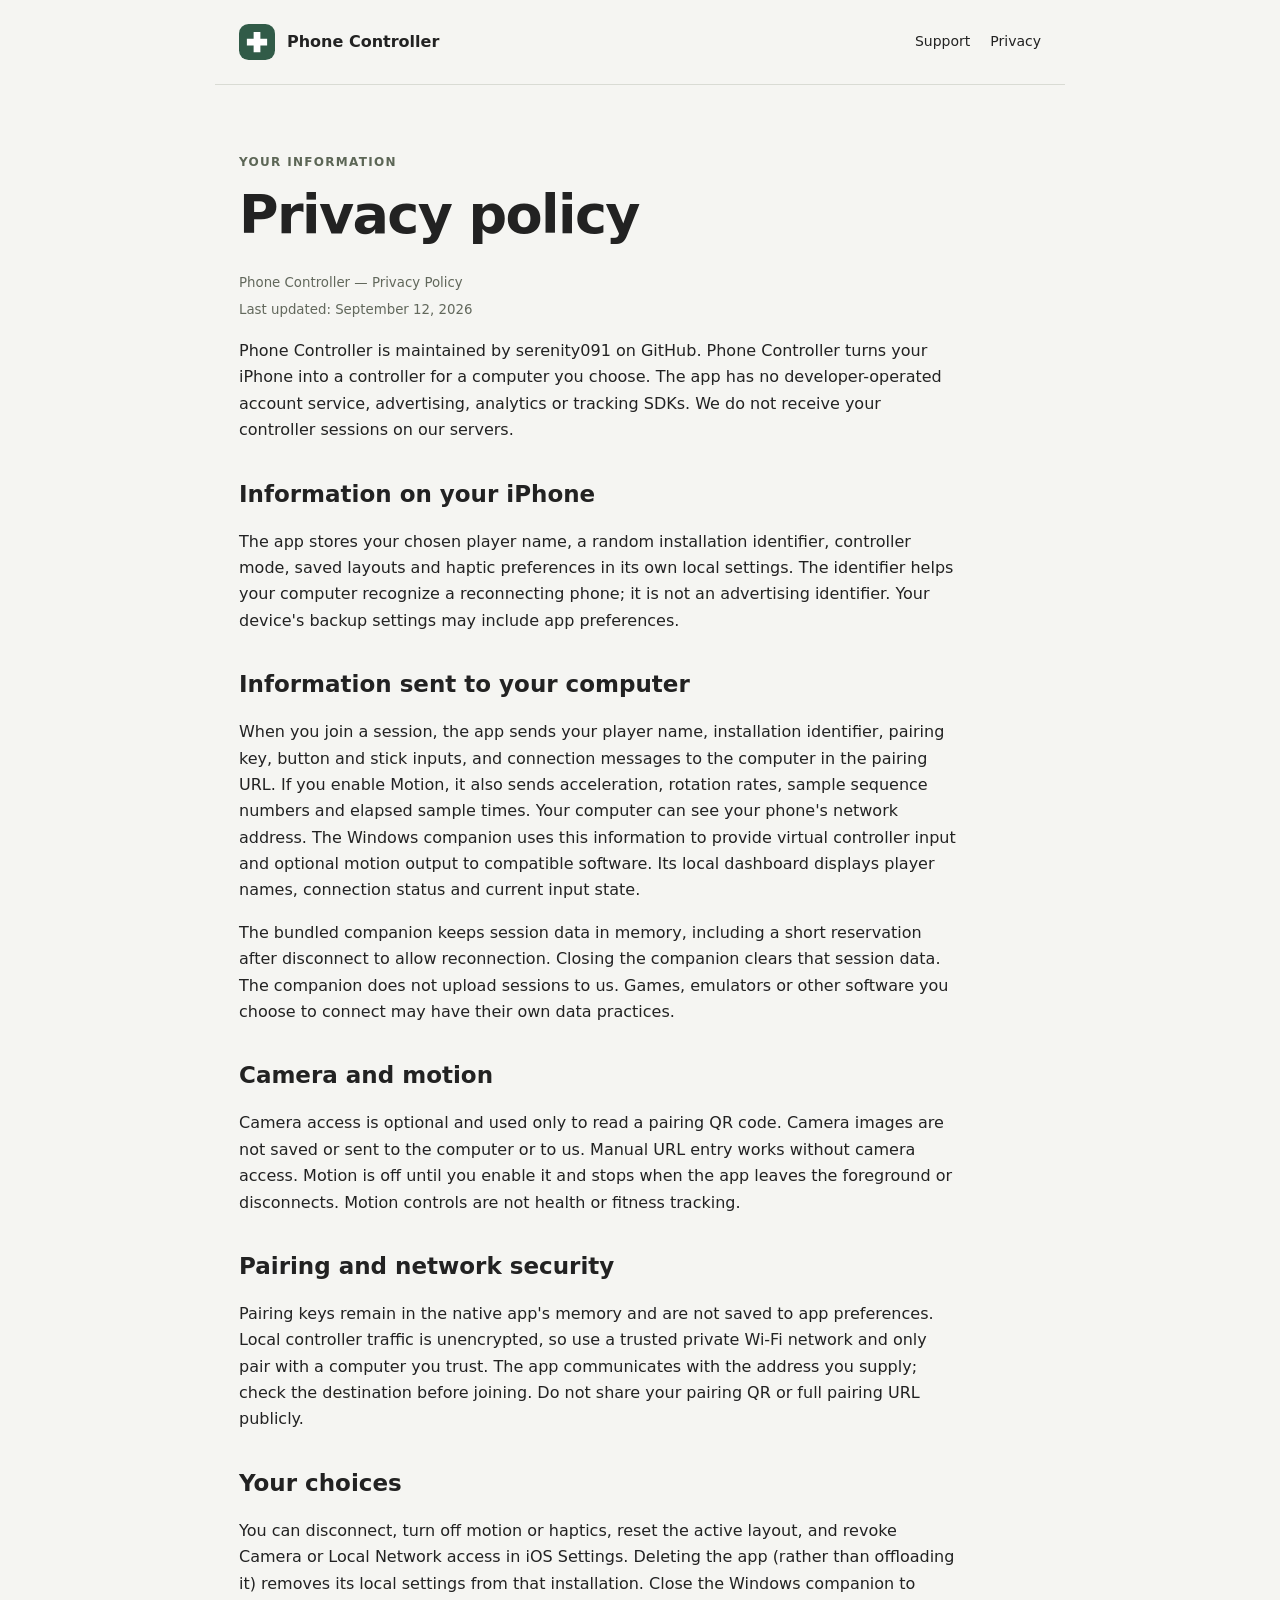
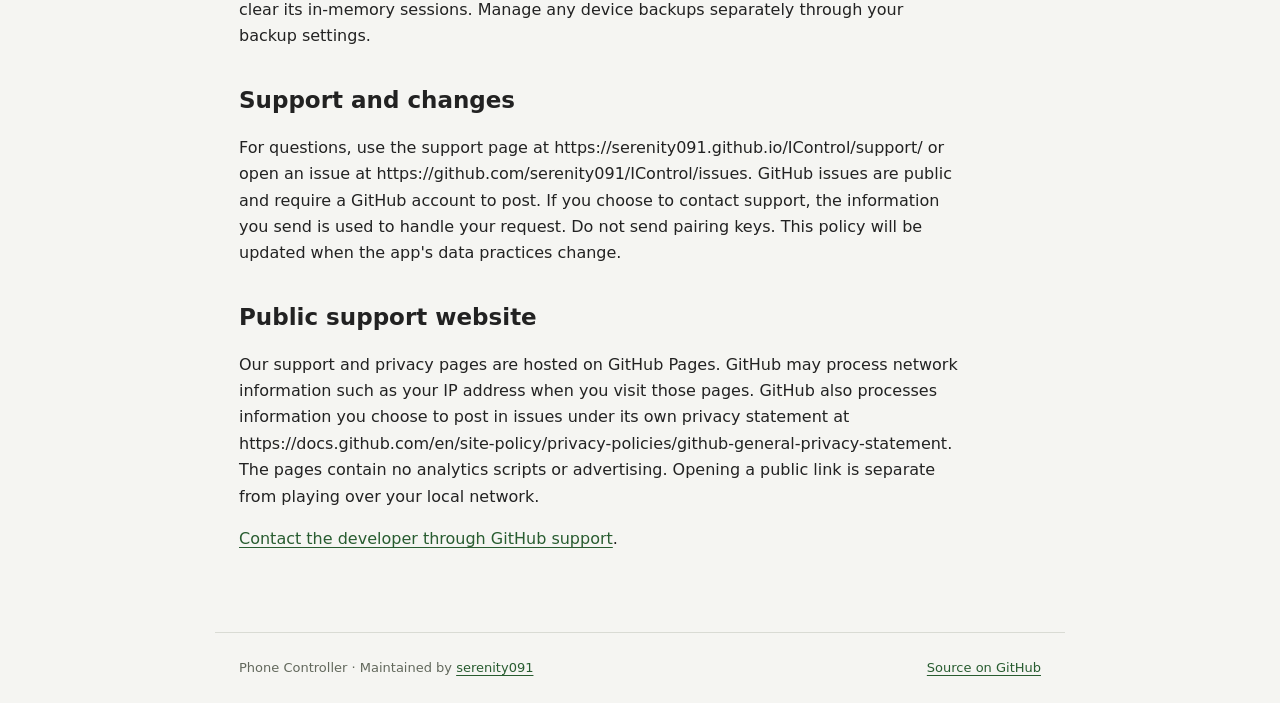
==== privacy/index.html @ 4df8902f "Publish Phone Controller support and privacy website" ====
<!doctype html>
<html lang="en"><head><meta charset="utf-8"><meta name="viewport" content="width=device-width,initial-scale=1">
<title>Privacy policy · Phone Controller</title><meta name="description" content="Phone Controller: a wireless iPhone gamepad for your Windows PC. Support, setup and privacy information.">
<link rel="canonical" href="https://serenity091.github.io/IControl/privacy/"><link rel="icon" href="../icon.svg" type="image/svg+xml"><link rel="stylesheet" href="../style.css"></head>
<body><header><a class="brand" href="../"><img src="../icon.svg" alt="">Phone Controller</a><nav aria-label="Main navigation"><a href="../support/">Support</a><a href="../privacy/">Privacy</a></nav></header>
<main><p class="eyebrow">Your information</p><h1>Privacy policy</h1><p><small>Phone Controller — Privacy Policy<br>Last updated: September 12, 2026</small></p><p>Phone Controller is maintained by serenity091 on GitHub. Phone Controller turns your iPhone into a controller for a computer you choose. The app has no developer-operated account service, advertising, analytics or tracking SDKs. We do not receive your controller sessions on our servers.</p><h2>Information on your iPhone</h2><p>The app stores your chosen player name, a random installation identifier, controller mode, saved layouts and haptic preferences in its own local settings. The identifier helps your computer recognize a reconnecting phone; it is not an advertising identifier. Your device&#x27;s backup settings may include app preferences.</p><h2>Information sent to your computer</h2><p>When you join a session, the app sends your player name, installation identifier, pairing key, button and stick inputs, and connection messages to the computer in the pairing URL. If you enable Motion, it also sends acceleration, rotation rates, sample sequence numbers and elapsed sample times. Your computer can see your phone&#x27;s network address. The Windows companion uses this information to provide virtual controller input and optional motion output to compatible software. Its local dashboard displays player names, connection status and current input state.</p><p>The bundled companion keeps session data in memory, including a short reservation after disconnect to allow reconnection. Closing the companion clears that session data. The companion does not upload sessions to us. Games, emulators or other software you choose to connect may have their own data practices.</p><h2>Camera and motion</h2><p>Camera access is optional and used only to read a pairing QR code. Camera images are not saved or sent to the computer or to us. Manual URL entry works without camera access. Motion is off until you enable it and stops when the app leaves the foreground or disconnects. Motion controls are not health or fitness tracking.</p><h2>Pairing and network security</h2><p>Pairing keys remain in the native app&#x27;s memory and are not saved to app preferences. Local controller traffic is unencrypted, so use a trusted private Wi-Fi network and only pair with a computer you trust. The app communicates with the address you supply; check the destination before joining. Do not share your pairing QR or full pairing URL publicly.</p><h2>Your choices</h2><p>You can disconnect, turn off motion or haptics, reset the active layout, and revoke Camera or Local Network access in iOS Settings. Deleting the app (rather than offloading it) removes its local settings from that installation. Close the Windows companion to clear its in-memory sessions. Manage any device backups separately through your backup settings.</p><h2>Support and changes</h2><p>For questions, use the support page at https://serenity091.github.io/IControl/support/ or open an issue at https://github.com/serenity091/IControl/issues. GitHub issues are public and require a GitHub account to post. If you choose to contact support, the information you send is used to handle your request. Do not send pairing keys. This policy will be updated when the app&#x27;s data practices change.</p><h2>Public support website</h2><p>Our support and privacy pages are hosted on GitHub Pages. GitHub may process network information such as your IP address when you visit those pages. GitHub also processes information you choose to post in issues under its own privacy statement at https://docs.github.com/en/site-policy/privacy-policies/github-general-privacy-statement. The pages contain no analytics scripts or advertising. Opening a public link is separate from playing over your local network.</p><p><a href="https://github.com/serenity091/IControl/issues/new">Contact the developer through GitHub support</a>.</p></main><footer><span>Phone Controller · Maintained by <a href="https://github.com/serenity091">serenity091</a></span><a href="https://github.com/serenity091/IControl">Source on GitHub</a></footer></body></html>
---- style.css ----
:root{font-family:system-ui,-apple-system,BlinkMacSystemFont,"Segoe UI",sans-serif;color:#222;background:#f5f5f2;line-height:1.65;font-synthesis:none}*{box-sizing:border-box}body{margin:0}a{color:#285c30;text-underline-offset:3px}header,main,footer{max-width:850px;margin:auto;padding:24px}header{display:flex;align-items:center;justify-content:space-between;gap:24px;border-bottom:1px solid #d9dbd4}header a{color:inherit;text-decoration:none}nav{display:flex;gap:20px;font-size:14px}.brand{font-weight:750;display:flex;align-items:center;gap:12px}.brand img{width:36px;height:36px}main{padding-top:56px;padding-bottom:64px;min-height:65vh}h1{font-size:clamp(32px,6vw,54px);line-height:1.12;letter-spacing:-1.6px;margin:0 0 24px}h2{font-size:23px;line-height:1.3;margin-top:36px}p,li{max-width:720px}.eyebrow{font-size:12px;font-weight:700;letter-spacing:1.3px;color:#5c6656;text-transform:uppercase}.lead{font-size:21px;color:#525a4c;max-width:620px}.button{display:inline-block;background:#282d26;color:white;text-decoration:none;padding:12px 20px;border-radius:8px;font-weight:600;margin:10px 10px 10px 0}.card{padding:22px 26px;border:1px solid #d9dbd4;border-radius:12px;background:#fff;margin:26px 0}.card h2{margin-top:0}code{font-size:.9em;background:#e8eae3;padding:2px 5px;border-radius:4px;overflow-wrap:anywhere}footer{font-size:13px;color:#62685c;border-top:1px solid #d9dbd4;display:flex;justify-content:space-between;gap:20px}small{color:#62685c}@media(max-width:550px){header{align-items:flex-start;flex-direction:column;gap:12px}main{padding-top:36px}footer{flex-direction:column;gap:6px}}
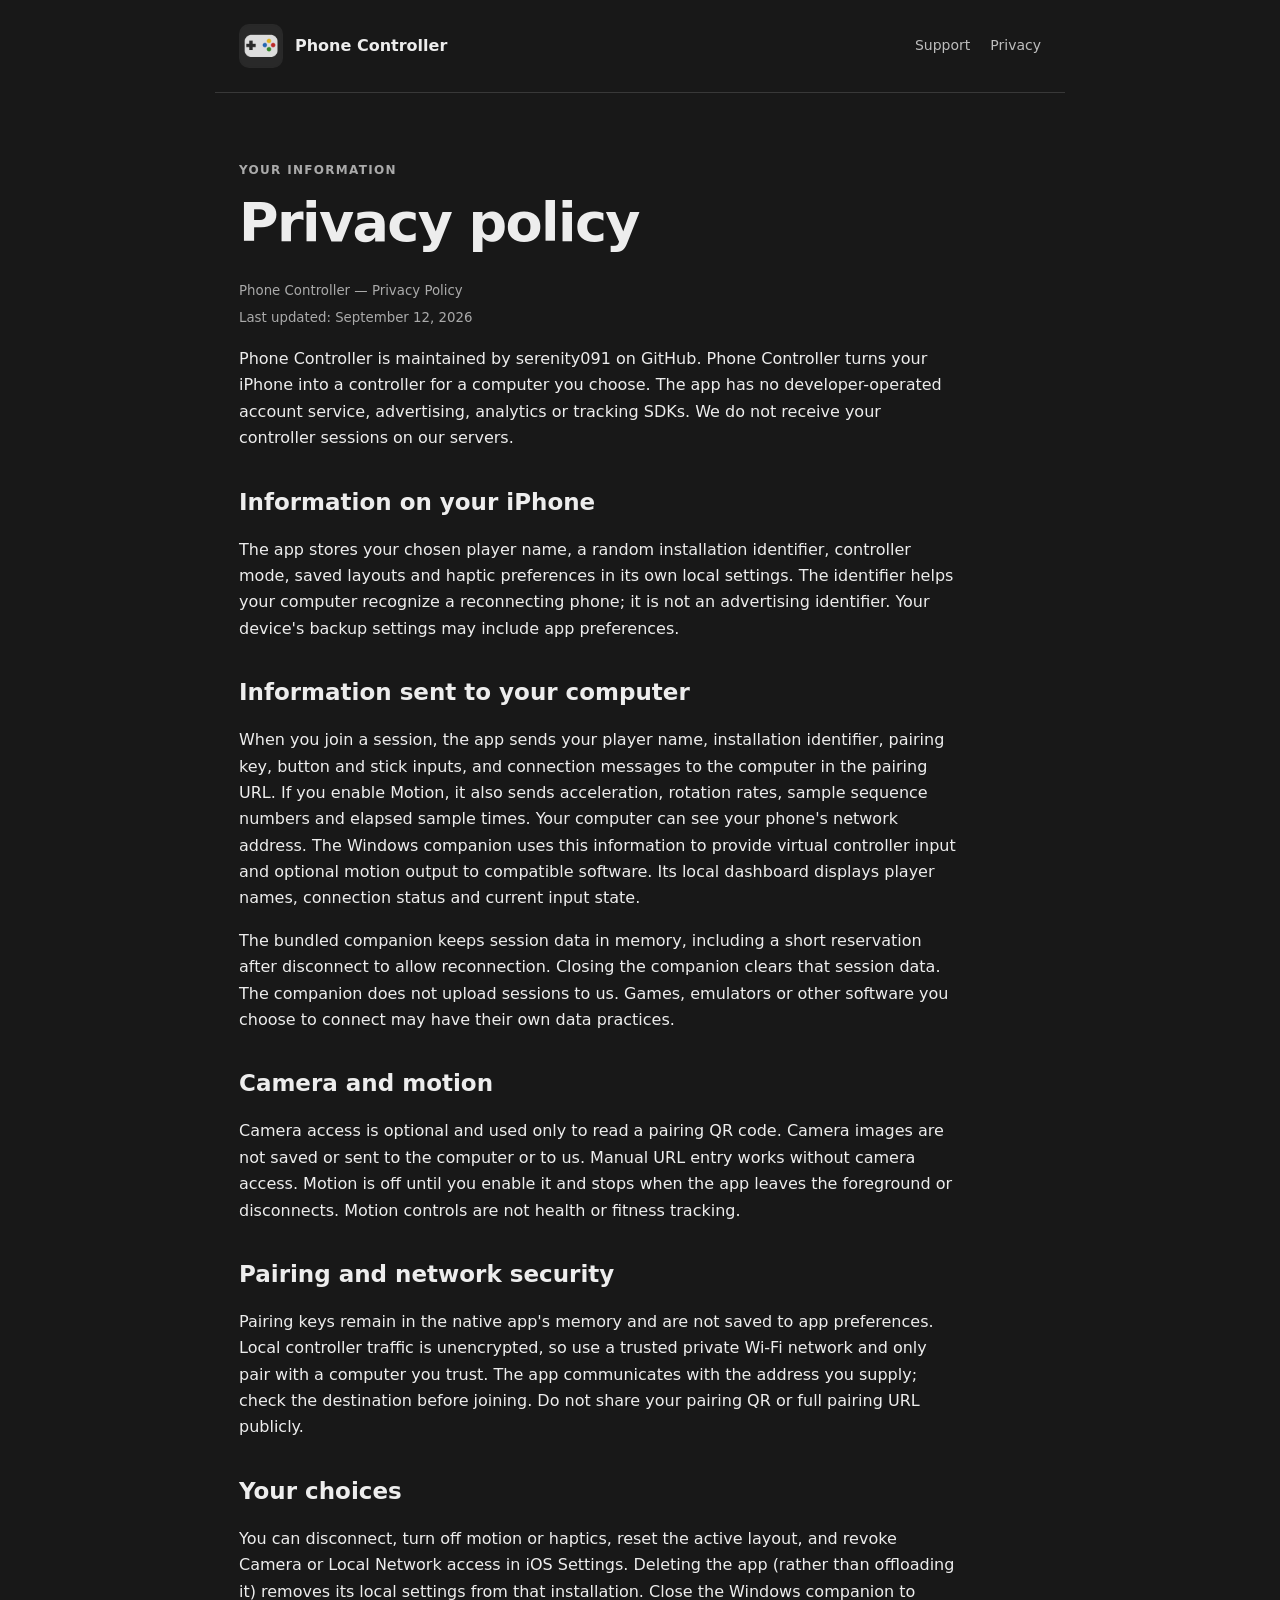
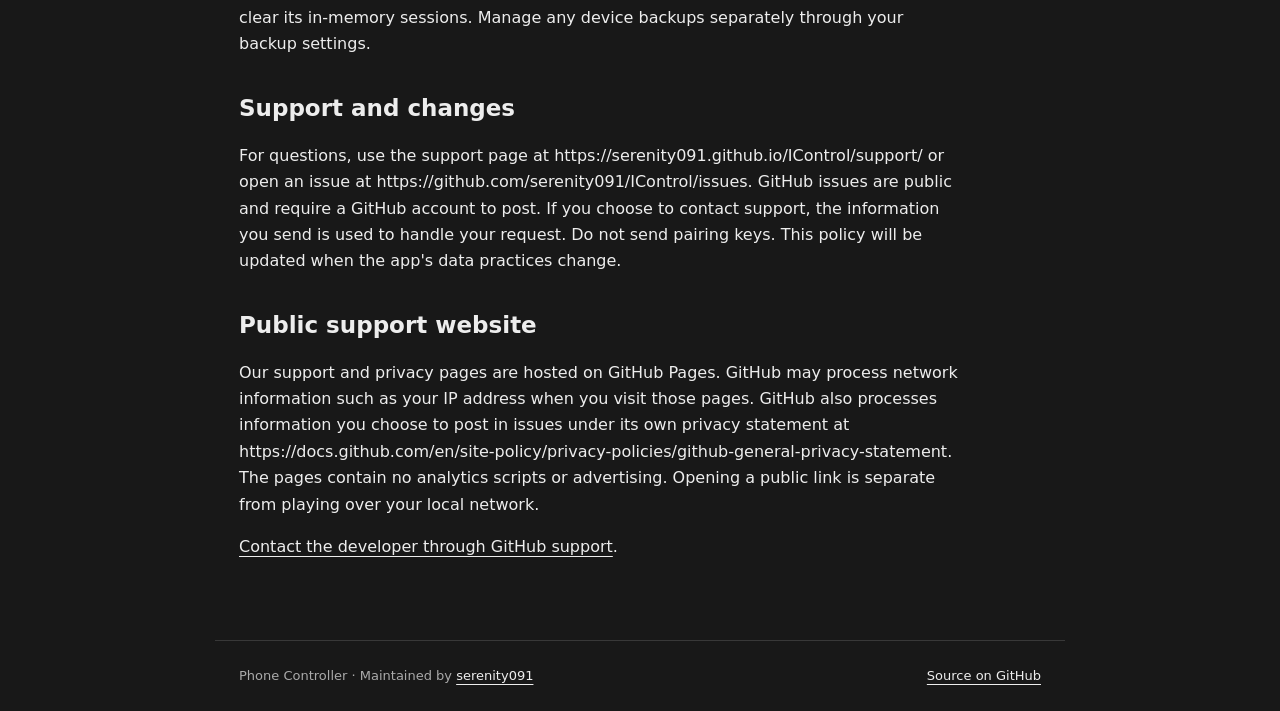
==== commit 3644f88e: "Publish native app logo and dark website theme" ====
--- a/privacy/index.html
+++ b/privacy/index.html
@@ -1,6 +1,7 @@
 <!doctype html>
 <html lang="en"><head><meta charset="utf-8"><meta name="viewport" content="width=device-width,initial-scale=1">
 <title>Privacy policy · Phone Controller</title><meta name="description" content="Phone Controller: a wireless iPhone gamepad for your Windows PC. Support, setup and privacy information.">
-<link rel="canonical" href="https://serenity091.github.io/IControl/privacy/"><link rel="icon" href="../icon.svg" type="image/svg+xml"><link rel="stylesheet" href="../style.css"></head>
-<body><header><a class="brand" href="../"><img src="../icon.svg" alt="">Phone Controller</a><nav aria-label="Main navigation"><a href="../support/">Support</a><a href="../privacy/">Privacy</a></nav></header>
+<meta name="color-scheme" content="dark"><meta name="theme-color" content="#181818">
+<link rel="canonical" href="https://serenity091.github.io/IControl/privacy/"><link rel="icon" href="../app-icon.png" type="image/png"><link rel="apple-touch-icon" href="../app-icon.png"><link rel="stylesheet" href="../style.css"></head>
+<body><header><a class="brand" href="../"><img src="../app-icon.png" alt="" width="44" height="44">Phone Controller</a><nav aria-label="Main navigation"><a href="../support/">Support</a><a href="../privacy/">Privacy</a></nav></header>
 <main><p class="eyebrow">Your information</p><h1>Privacy policy</h1><p><small>Phone Controller — Privacy Policy<br>Last updated: September 12, 2026</small></p><p>Phone Controller is maintained by serenity091 on GitHub. Phone Controller turns your iPhone into a controller for a computer you choose. The app has no developer-operated account service, advertising, analytics or tracking SDKs. We do not receive your controller sessions on our servers.</p><h2>Information on your iPhone</h2><p>The app stores your chosen player name, a random installation identifier, controller mode, saved layouts and haptic preferences in its own local settings. The identifier helps your computer recognize a reconnecting phone; it is not an advertising identifier. Your device&#x27;s backup settings may include app preferences.</p><h2>Information sent to your computer</h2><p>When you join a session, the app sends your player name, installation identifier, pairing key, button and stick inputs, and connection messages to the computer in the pairing URL. If you enable Motion, it also sends acceleration, rotation rates, sample sequence numbers and elapsed sample times. Your computer can see your phone&#x27;s network address. The Windows companion uses this information to provide virtual controller input and optional motion output to compatible software. Its local dashboard displays player names, connection status and current input state.</p><p>The bundled companion keeps session data in memory, including a short reservation after disconnect to allow reconnection. Closing the companion clears that session data. The companion does not upload sessions to us. Games, emulators or other software you choose to connect may have their own data practices.</p><h2>Camera and motion</h2><p>Camera access is optional and used only to read a pairing QR code. Camera images are not saved or sent to the computer or to us. Manual URL entry works without camera access. Motion is off until you enable it and stops when the app leaves the foreground or disconnects. Motion controls are not health or fitness tracking.</p><h2>Pairing and network security</h2><p>Pairing keys remain in the native app&#x27;s memory and are not saved to app preferences. Local controller traffic is unencrypted, so use a trusted private Wi-Fi network and only pair with a computer you trust. The app communicates with the address you supply; check the destination before joining. Do not share your pairing QR or full pairing URL publicly.</p><h2>Your choices</h2><p>You can disconnect, turn off motion or haptics, reset the active layout, and revoke Camera or Local Network access in iOS Settings. Deleting the app (rather than offloading it) removes its local settings from that installation. Close the Windows companion to clear its in-memory sessions. Manage any device backups separately through your backup settings.</p><h2>Support and changes</h2><p>For questions, use the support page at https://serenity091.github.io/IControl/support/ or open an issue at https://github.com/serenity091/IControl/issues. GitHub issues are public and require a GitHub account to post. If you choose to contact support, the information you send is used to handle your request. Do not send pairing keys. This policy will be updated when the app&#x27;s data practices change.</p><h2>Public support website</h2><p>Our support and privacy pages are hosted on GitHub Pages. GitHub may process network information such as your IP address when you visit those pages. GitHub also processes information you choose to post in issues under its own privacy statement at https://docs.github.com/en/site-policy/privacy-policies/github-general-privacy-statement. The pages contain no analytics scripts or advertising. Opening a public link is separate from playing over your local network.</p><p><a href="https://github.com/serenity091/IControl/issues/new">Contact the developer through GitHub support</a>.</p></main><footer><span>Phone Controller · Maintained by <a href="https://github.com/serenity091">serenity091</a></span><a href="https://github.com/serenity091/IControl">Source on GitHub</a></footer></body></html>
--- a/style.css
+++ b/style.css
@@ -1 +1,42 @@
-:root{font-family:system-ui,-apple-system,BlinkMacSystemFont,"Segoe UI",sans-serif;color:#222;background:#f5f5f2;line-height:1.65;font-synthesis:none}*{box-sizing:border-box}body{margin:0}a{color:#285c30;text-underline-offset:3px}header,main,footer{max-width:850px;margin:auto;padding:24px}header{display:flex;align-items:center;justify-content:space-between;gap:24px;border-bottom:1px solid #d9dbd4}header a{color:inherit;text-decoration:none}nav{display:flex;gap:20px;font-size:14px}.brand{font-weight:750;display:flex;align-items:center;gap:12px}.brand img{width:36px;height:36px}main{padding-top:56px;padding-bottom:64px;min-height:65vh}h1{font-size:clamp(32px,6vw,54px);line-height:1.12;letter-spacing:-1.6px;margin:0 0 24px}h2{font-size:23px;line-height:1.3;margin-top:36px}p,li{max-width:720px}.eyebrow{font-size:12px;font-weight:700;letter-spacing:1.3px;color:#5c6656;text-transform:uppercase}.lead{font-size:21px;color:#525a4c;max-width:620px}.button{display:inline-block;background:#282d26;color:white;text-decoration:none;padding:12px 20px;border-radius:8px;font-weight:600;margin:10px 10px 10px 0}.card{padding:22px 26px;border:1px solid #d9dbd4;border-radius:12px;background:#fff;margin:26px 0}.card h2{margin-top:0}code{font-size:.9em;background:#e8eae3;padding:2px 5px;border-radius:4px;overflow-wrap:anywhere}footer{font-size:13px;color:#62685c;border-top:1px solid #d9dbd4;display:flex;justify-content:space-between;gap:20px}small{color:#62685c}@media(max-width:550px){header{align-items:flex-start;flex-direction:column;gap:12px}main{padding-top:36px}footer{flex-direction:column;gap:6px}}
+:root {
+  color-scheme: dark;
+  font-family: system-ui, -apple-system, BlinkMacSystemFont, "Segoe UI", sans-serif;
+  color: #ededed;
+  background: #181818;
+  line-height: 1.65;
+  font-synthesis: none;
+}
+* { box-sizing: border-box; }
+body { margin: 0; }
+a { color: #ededed; text-underline-offset: 4px; }
+a:hover { color: #fff; }
+a:focus-visible { outline: 2px solid #fff; outline-offset: 5px; }
+header, main, footer { max-width: 850px; margin: auto; padding: 24px; }
+header { display: flex; align-items: center; justify-content: space-between; gap: 24px; border-bottom: 1px solid #383838; }
+header a { color: inherit; text-decoration: none; }
+nav { display: flex; gap: 20px; font-size: 14px; color: #bdbdbd; }
+.brand { font-weight: 750; display: flex; align-items: center; gap: 12px; }
+.brand img { width: 44px; height: 44px; border-radius: 10px; }
+main { padding-top: 56px; padding-bottom: 64px; min-height: 65vh; }
+h1 { font-size: clamp(32px, 6vw, 54px); line-height: 1.12; letter-spacing: -1.6px; margin: 0 0 24px; }
+h2 { font-size: 23px; line-height: 1.3; margin-top: 36px; }
+p, li { max-width: 720px; }
+.eyebrow { font-size: 12px; font-weight: 700; letter-spacing: 1.3px; color: #aaa; text-transform: uppercase; }
+.lead { font-size: 21px; color: #bdbdbd; max-width: 620px; }
+.actions { display: flex; flex-wrap: wrap; gap: 12px; margin: 26px 0 18px; }
+.button { display: inline-block; background: #ededed; color: #181818; text-align: center; text-decoration: none; padding: 12px 20px; border: 1px solid #ededed; border-radius: 8px; font-weight: 600; }
+.button:hover { background: #fff; border-color: #fff; color: #181818; }
+.button.secondary { background: #252525; border-color: #484848; color: #ededed; }
+.button.secondary:hover { background: #333; border-color: #777; color: #fff; }
+.card { padding: 22px 26px; border: 1px solid #383838; border-radius: 12px; background: #222; margin: 26px 0; }
+.card h2 { margin-top: 0; }
+code { font-size: .9em; background: #303030; padding: 2px 5px; border-radius: 4px; overflow-wrap: anywhere; }
+footer { font-size: 13px; color: #aaa; border-top: 1px solid #383838; display: flex; justify-content: space-between; gap: 20px; }
+small { color: #aaa; }
+@media (max-width: 550px) {
+  header { align-items: flex-start; flex-direction: column; gap: 16px; }
+  main { padding-top: 36px; }
+  .actions { flex-direction: column; align-items: stretch; }
+  .card { padding: 20px; }
+  footer { flex-direction: column; gap: 6px; }
+}
